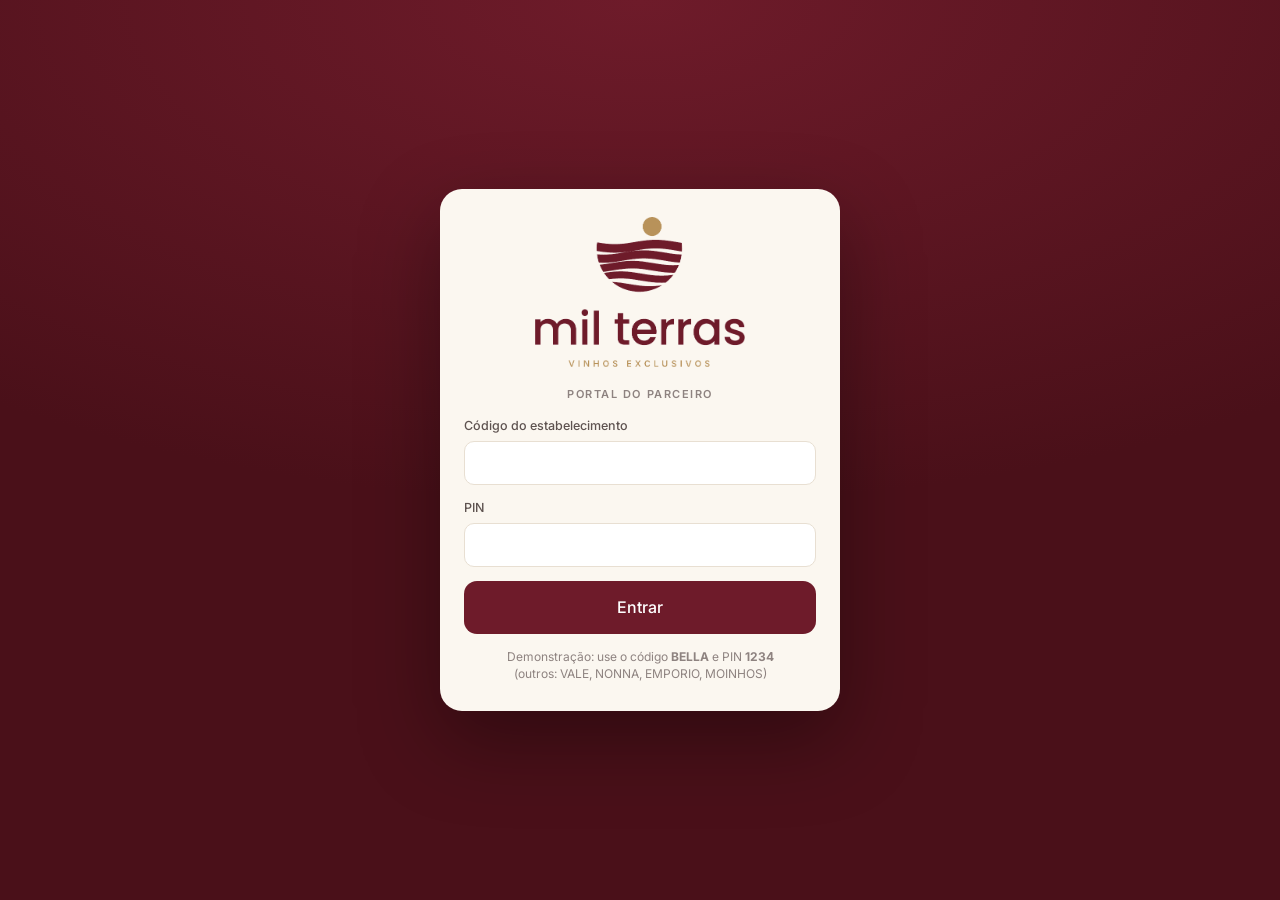
==== cliente/index.html @ 2b8a7fca "Apps Mil Terras Gestão e Parceiro (PWA) com primeira carga do catálogo - Gestão: painel, estoque cen" ====
<!doctype html>
<html lang="pt-BR">
<head>
<meta charset="utf-8">
<meta name="viewport" content="width=device-width, initial-scale=1, viewport-fit=cover">
<title>Mil Terras Parceiro</title>
<meta name="description" content="Vendas, estoque e fechamentos dos parceiros Mil Terras">
<meta name="theme-color" content="#6E1B2A">
<meta name="apple-mobile-web-app-capable" content="yes">
<meta name="mobile-web-app-capable" content="yes">
<meta name="apple-mobile-web-app-status-bar-style" content="black-translucent">
<meta name="apple-mobile-web-app-title" content="Mil Terras">
<link rel="manifest" href="manifest.webmanifest">
<link rel="icon" href="../assets/icons/icon-cliente-192.png">
<link rel="apple-touch-icon" href="../assets/icons/apple-touch-icon-cliente.png">
<link rel="preconnect" href="https://fonts.googleapis.com"><link rel="preconnect" href="https://fonts.gstatic.com" crossorigin><link href="https://fonts.googleapis.com/css2?family=Inter:wght@400;500;600&family=Poppins:wght@500&family=Lora:ital@1&display=swap" rel="stylesheet">
<link rel="stylesheet" href="../src/css/app.css">
</head>
<body>
<div id="app"></div>
<noscript>Ative o JavaScript para usar o app.</noscript>
<script type="module" src="../src/js/cliente/app.js"></script>
</body>
</html>
---- src/css/app.css ----
/* Mil Terras — interface dos apps (Manual da Marca: bordô, vinho escuro, dourado, creme, carvão; Poppins + Inter) */
:root {
  --bordo: #6E1B2A;
  --vinho: #4A1019;
  --dourado: #B8925A;
  --dourado-claro: #E9DCC6;
  --creme: #FBF7F0;
  --carvao: #221C1B;
  --surface: #FFFFFF;
  --surface-2: #F4EEE4;
  --line: #E8DFD2;
  --ink: #221C1B;
  --ink-2: #5E5350;
  --ink-3: #8E8380;
  --ok: #2E7D4F; --ok-bg: #E6F2EA;
  --warn: #9A6400; --warn-bg: #FBF0D9;
  --crit: #B3261E; --crit-bg: #FBE7E5;
  --info: #285E8C; --info-bg: #E5EEF6;
  --opp: #7A5A1F; --opp-bg: #F5ECDC;
  /* Gráficos — paleta categórica validada (CVD) */
  --s1: #a8324a; --s2: #c98a1e; --s3: #2f7fae;
  --radius: 14px;
  --shadow: 0 1px 2px rgba(34, 28, 27, .06), 0 4px 16px rgba(34, 28, 27, .05);
  --safe-b: env(safe-area-inset-bottom, 0px);
  --safe-t: env(safe-area-inset-top, 0px);
  --font: 'Inter', system-ui, -apple-system, 'Segoe UI', sans-serif;
  --font-t: 'Poppins', 'Inter', system-ui, sans-serif;
  color-scheme: light;
}
* { box-sizing: border-box; }
html, body { margin: 0; height: 100%; }
body { font-family: var(--font); color: var(--ink); background: var(--creme); font-size: 15px; line-height: 1.45; -webkit-font-smoothing: antialiased; -webkit-tap-highlight-color: transparent; }
h1, h2, h3, h4 { font-family: var(--font-t); font-weight: 500; margin: 0; line-height: 1.2; letter-spacing: -.01em; }
h1 { font-size: 24px; } h2 { font-size: 18px; } h3 { font-size: 15px; }
a { color: var(--bordo); text-decoration: none; }
button, input, select, textarea { font: inherit; color: inherit; }
img { max-width: 100%; }
.serif { font-family: 'Lora', Georgia, serif; font-style: italic; }
.label { font-size: 11px; letter-spacing: .14em; text-transform: uppercase; color: var(--ink-3); font-weight: 600; }
.muted { color: var(--ink-3); } .ink2 { color: var(--ink-2); }
.small { font-size: 13px; } .tiny { font-size: 12px; }
.num { font-variant-numeric: tabular-nums; }
.right { text-align: right; } .center { text-align: center; }
.row { display: flex; align-items: center; gap: 10px; } .row.wrap { flex-wrap: wrap; } .row.top { align-items: flex-start; }
.col { display: flex; flex-direction: column; gap: 10px; }
.grow { flex: 1; min-width: 0; } .between { justify-content: space-between; }
.gap-s { gap: 6px; } .gap-l { gap: 18px; }
.mt { margin-top: 16px; } .mt-s { margin-top: 8px; } .mb { margin-bottom: 16px; }
.hide { display: none !important; }
.ellipsis { overflow: hidden; text-overflow: ellipsis; white-space: nowrap; }

/* ---------- Shell ---------- */
.shell { display: grid; grid-template-columns: 248px 1fr; min-height: 100vh; }
.side { background: var(--vinho); color: #F3E9E4; padding: 22px 14px; position: sticky; top: 0; height: 100vh; display: flex; flex-direction: column; gap: 4px; overflow-y: auto; }
.side .brand { padding: 4px 10px 22px; }
.side .brand img { width: 170px; display: block; }
.side .brand .who { margin-top: 10px; font-size: 11px; letter-spacing: .14em; text-transform: uppercase; color: var(--dourado); }
.nav-a { display: flex; align-items: center; gap: 12px; padding: 10px 12px; border-radius: 10px; color: #E8D9D3; font-size: 14px; position: relative; }
.nav-a svg { width: 19px; height: 19px; opacity: .85; flex: none; }
.nav-a:hover { background: rgba(255, 255, 255, .06); }
.nav-a.on { background: rgba(255, 255, 255, .1); color: #fff; }
.nav-a.on::before { content: ''; position: absolute; left: -14px; top: 9px; bottom: 9px; width: 3px; border-radius: 3px; background: var(--dourado); }
.nav-a .badge { margin-left: auto; }
.side .foot { margin-top: auto; padding: 12px; font-size: 12px; color: #C9B3AC; }
.main { min-width: 0; padding: 26px 32px 60px; max-width: 1280px; width: 100%; }
.topbar { display: none; }
.tabbar { display: none; }
.pagehead { display: flex; align-items: flex-end; justify-content: space-between; gap: 16px; margin-bottom: 20px; flex-wrap: wrap; }
.pagehead .sub { color: var(--ink-3); font-size: 14px; margin-top: 4px; }

@media (max-width: 900px) {
  .shell { display: block; }
  .side { display: none; }
  .topbar { display: flex; align-items: center; gap: 12px; position: sticky; top: 0; z-index: 20; background: var(--vinho); color: #fff; padding: calc(10px + var(--safe-t)) 16px 10px; }
  .topbar img { height: 28px; }
  .topbar .t { font-family: var(--font-t); font-size: 16px; flex: 1; min-width: 0; }
  .topbar button { background: none; border: 0; color: #fff; padding: 6px; }
  .main { padding: 16px 16px calc(96px + var(--safe-b)); }
  .tabbar { display: flex; position: fixed; left: 0; right: 0; bottom: 0; z-index: 30; background: rgba(255, 255, 255, .96); backdrop-filter: blur(12px); -webkit-backdrop-filter: blur(12px); border-top: 1px solid var(--line); padding: 6px 4px calc(6px + var(--safe-b)); }
  .tabbar a { flex: 1; display: flex; flex-direction: column; align-items: center; gap: 2px; font-size: 10.5px; color: var(--ink-3); padding: 4px 0; position: relative; }
  .tabbar a svg { width: 22px; height: 22px; }
  .tabbar a.on { color: var(--bordo); }
  .tabbar a .badge { position: absolute; top: 0; left: calc(50% + 6px); }
  .tabbar a.fab { color: #fff; }
  .tabbar a.fab span.ic { background: var(--bordo); border-radius: 16px; width: 52px; height: 40px; display: grid; place-items: center; margin-top: -2px; box-shadow: 0 4px 12px rgba(110, 27, 42, .35); }
  .pagehead h1 { font-size: 21px; }
  .hide-m { display: none !important; }
}
@media (min-width: 901px) { .hide-d { display: none !important; } }

/* ---------- Componentes ---------- */
.card { background: var(--surface); border: 1px solid var(--line); border-radius: var(--radius); padding: 18px; box-shadow: var(--shadow); min-width: 0; }
.card.pad-0 { padding: 0; overflow: hidden; }
.card > .head { display: flex; align-items: center; justify-content: space-between; gap: 10px; margin-bottom: 14px; }
.card > .head h2 { font-size: 16px; }
.card.dark { background: linear-gradient(135deg, var(--bordo), var(--vinho)); color: #fff; border: 0; }
.card.dark .label, .card.dark .muted { color: #E3C9A2; }
.grid { display: grid; gap: 16px; }
.g2 { grid-template-columns: repeat(2, minmax(0, 1fr)); }
.g3 { grid-template-columns: repeat(3, minmax(0, 1fr)); }
.g4 { grid-template-columns: repeat(4, minmax(0, 1fr)); }
.g-2-1 { grid-template-columns: minmax(0, 2fr) minmax(0, 1fr); }
@media (max-width: 1100px) { .g4 { grid-template-columns: repeat(2, minmax(0, 1fr)); } .g-2-1, .g3 { grid-template-columns: minmax(0, 1fr); } }
@media (max-width: 640px) { .g2 { grid-template-columns: minmax(0, 1fr); } .g4 { gap: 10px; } }

.kpi { display: flex; flex-direction: column; gap: 6px; }
.kpi .v { font-family: var(--font-t); font-size: 26px; font-weight: 500; letter-spacing: -.02em; font-variant-numeric: tabular-nums; }
.kpi .d { font-size: 12.5px; color: var(--ink-3); }
.kpi .d b { font-weight: 600; }
.up { color: var(--ok); } .down { color: var(--crit); }
@media (max-width: 640px) { .kpi .v { font-size: 21px; } .card { padding: 14px; } }

.btn { display: inline-flex; align-items: center; justify-content: center; gap: 8px; border: 1px solid transparent; border-radius: 11px; padding: 10px 16px; font-weight: 500; font-size: 14px; cursor: pointer; background: var(--bordo); color: #fff; transition: filter .15s, transform .05s; white-space: nowrap; }
.btn:hover { filter: brightness(1.08); } .btn:active { transform: translateY(1px); }
.btn svg { width: 17px; height: 17px; }
.btn.ghost { background: transparent; color: var(--bordo); border-color: var(--line); }
.btn.ghost:hover { background: var(--surface-2); filter: none; }
.btn.gold { background: var(--dourado); color: #fff; }
.btn.light { background: #fff; color: var(--bordo); }
.btn.ok { background: var(--ok); }
.btn.sm { padding: 6px 11px; font-size: 13px; border-radius: 9px; }
.btn.lg { padding: 14px 20px; font-size: 16px; border-radius: 13px; }
.btn.block { width: 100%; }
.btn[disabled] { opacity: .45; pointer-events: none; }
.iconbtn { border: 0; background: transparent; padding: 6px; border-radius: 8px; cursor: pointer; color: var(--ink-2); display: inline-grid; place-items: center; }
.iconbtn:hover { background: var(--surface-2); }
.iconbtn svg { width: 20px; height: 20px; }

.badge { display: inline-flex; align-items: center; gap: 5px; font-size: 11.5px; font-weight: 600; padding: 3px 8px; border-radius: 999px; background: var(--surface-2); color: var(--ink-2); white-space: nowrap; }
.badge.ok { background: var(--ok-bg); color: var(--ok); }
.badge.warn { background: var(--warn-bg); color: var(--warn); }
.badge.crit { background: var(--crit-bg); color: var(--crit); }
.badge.info { background: var(--info-bg); color: var(--info); }
.badge.opp { background: var(--opp-bg); color: var(--opp); }
.badge.dot { min-width: 18px; height: 18px; padding: 0 5px; justify-content: center; background: var(--dourado); color: #fff; font-size: 11px; }
.tag { font-size: 10.5px; letter-spacing: .12em; text-transform: uppercase; font-weight: 600; padding: 3px 8px; border-radius: 999px; border: 1px solid currentColor; color: var(--bordo); }
.tag.Branco { color: #8a6a1f; } .tag.Rosé { color: #b04a68; }

.field { display: flex; flex-direction: column; gap: 6px; }
.field > span { font-size: 12.5px; color: var(--ink-2); font-weight: 500; }
.input, select.input, textarea.input { width: 100%; border: 1px solid var(--line); background: #fff; border-radius: 10px; padding: 10px 12px; outline: none; font-size: 15px; }
.input:focus { border-color: var(--dourado); box-shadow: 0 0 0 3px rgba(184, 146, 90, .2); }
textarea.input { min-height: 80px; resize: vertical; }
.search { position: relative; } .search svg { position: absolute; left: 11px; top: 50%; transform: translateY(-50%); width: 17px; color: var(--ink-3); }
.search .input { padding-left: 36px; }
.seg { display: inline-flex; background: var(--surface-2); border-radius: 10px; padding: 3px; gap: 2px; }
.seg button { border: 0; background: transparent; padding: 6px 12px; border-radius: 8px; font-size: 13px; cursor: pointer; color: var(--ink-2); }
.seg button.on { background: #fff; color: var(--bordo); box-shadow: 0 1px 3px rgba(0, 0, 0, .08); font-weight: 600; }
.chips { display: flex; gap: 8px; flex-wrap: wrap; }
.chip { border: 1px solid var(--line); background: #fff; border-radius: 999px; padding: 7px 13px; font-size: 13.5px; cursor: pointer; }
.chip.on { background: var(--bordo); border-color: var(--bordo); color: #fff; }

.stepper { display: inline-flex; align-items: center; border: 1px solid var(--line); border-radius: 11px; background: #fff; overflow: hidden; }
.stepper button { width: 38px; height: 38px; border: 0; background: transparent; font-size: 20px; cursor: pointer; color: var(--bordo); }
.stepper button:active { background: var(--surface-2); }
.stepper input { width: 44px; text-align: center; border: 0; font-weight: 600; font-size: 16px; outline: none; background: transparent; -moz-appearance: textfield; }
.stepper input::-webkit-inner-spin-button { -webkit-appearance: none; }

/* Tabelas */
.tbl-wrap { overflow-x: auto; -webkit-overflow-scrolling: touch; }
table.tbl { width: 100%; border-collapse: collapse; font-size: 14px; }
.tbl th { text-align: left; font-size: 11px; letter-spacing: .1em; text-transform: uppercase; color: var(--ink-3); font-weight: 600; padding: 10px 12px; border-bottom: 1px solid var(--line); white-space: nowrap; background: #fff; }
.tbl td { padding: 11px 12px; border-bottom: 1px solid #F1EBE2; vertical-align: middle; }
.tbl tr:last-child td { border-bottom: 0; }
.tbl tr.click { cursor: pointer; } .tbl tr.click:hover td { background: #FCF9F4; }
.tbl th.r, .tbl td.r { text-align: right; font-variant-numeric: tabular-nums; }
.tbl tfoot td { font-weight: 600; border-top: 1px solid var(--line); }

/* Listas */
.list { display: flex; flex-direction: column; }
.li { display: flex; align-items: center; gap: 12px; padding: 12px 2px; border-bottom: 1px solid #F1EBE2; min-width: 0; }
.li:last-child { border-bottom: 0; }
a.li, .li.click { color: inherit; cursor: pointer; }
.li .t { font-weight: 500; } .li .s { font-size: 12.5px; color: var(--ink-3); }
.thumb { width: 34px; height: 64px; object-fit: contain; flex: none; filter: drop-shadow(0 2px 3px rgba(0, 0, 0, .15)); }
.thumb.sm { width: 22px; height: 42px; }
.avatar { width: 36px; height: 36px; border-radius: 50%; background: var(--dourado-claro); color: var(--bordo); display: grid; place-items: center; font-weight: 600; font-size: 14px; flex: none; }

/* Barras de progresso / meter */
.meter { height: 8px; background: var(--surface-2); border-radius: 99px; overflow: hidden; }
.meter > i { display: block; height: 100%; background: var(--bordo); border-radius: 99px; }
.meter.gold > i { background: var(--dourado); }

/* Insights */
.ins { display: flex; gap: 12px; padding: 12px; border-radius: 12px; background: #fff; border: 1px solid var(--line); color: inherit; }
.ins .ic { width: 34px; height: 34px; border-radius: 10px; display: grid; place-items: center; flex: none; }
.ins .ic svg { width: 18px; height: 18px; }
.ins.critico .ic { background: var(--crit-bg); color: var(--crit); }
.ins.atencao .ic { background: var(--warn-bg); color: var(--warn); }
.ins.acao .ic { background: var(--bordo); color: #fff; }
.ins.oportunidade .ic { background: var(--opp-bg); color: var(--opp); }
.ins.info .ic { background: var(--info-bg); color: var(--info); }
.ins .t { font-weight: 600; font-size: 14px; } .ins .s { font-size: 13px; color: var(--ink-2); }

/* Garrafas (catálogo) */
.wine-grid { display: grid; grid-template-columns: repeat(auto-fill, minmax(150px, 1fr)); gap: 12px; }
.wine { background: #fff; border: 1px solid var(--line); border-radius: var(--radius); padding: 14px 12px 12px; display: flex; flex-direction: column; align-items: center; gap: 8px; text-align: center; cursor: pointer; position: relative; color: inherit; }
.wine:hover { border-color: var(--dourado); }
.wine img { height: 130px; object-fit: contain; filter: drop-shadow(0 4px 6px rgba(0, 0, 0, .18)); }
.wine .n { font-family: var(--font-t); font-weight: 500; font-size: 14px; line-height: 1.2; }
.wine .q { position: absolute; top: 10px; right: 10px; }
.wine.sel { border-color: var(--bordo); box-shadow: 0 0 0 2px var(--bordo); }
.wine.off { opacity: .45; }

/* Modal / sheet */
.overlay { position: fixed; inset: 0; background: rgba(34, 28, 27, .45); z-index: 100; display: flex; align-items: center; justify-content: center; padding: 20px; animation: fade .15s; }
.modal { background: var(--creme); border-radius: 18px; width: min(560px, 100%); max-height: calc(100vh - 40px); overflow: auto; box-shadow: 0 20px 60px rgba(0, 0, 0, .25); animation: pop .18s; }
.modal.wide { width: min(860px, 100%); }
.modal .mh { display: flex; align-items: center; justify-content: space-between; padding: 18px 20px 6px; position: sticky; top: 0; background: var(--creme); z-index: 1; }
.modal .mb { padding: 10px 20px 20px; }
.modal .mf { padding: 12px 20px calc(16px + var(--safe-b)); display: flex; gap: 10px; justify-content: flex-end; border-top: 1px solid var(--line); position: sticky; bottom: 0; background: var(--creme); }
@media (max-width: 640px) {
  .overlay { align-items: flex-end; padding: 0; }
  .modal, .modal.wide { width: 100%; border-radius: 18px 18px 0 0; max-height: 92vh; animation: up .22s; }
  .modal .mf .btn { flex: 1; }
}
@keyframes fade { from { opacity: 0; } }
@keyframes pop { from { transform: scale(.97); opacity: 0; } }
@keyframes up { from { transform: translateY(40px); opacity: .5; } }

.toast { position: fixed; left: 50%; bottom: calc(90px + var(--safe-b)); transform: translateX(-50%); background: var(--carvao); color: #fff; padding: 11px 18px; border-radius: 12px; z-index: 200; font-size: 14px; box-shadow: 0 8px 24px rgba(0, 0, 0, .25); animation: up .2s; max-width: calc(100% - 32px); }
@media (min-width: 901px) { .toast { bottom: 28px; } }
@media (max-width: 900px) { .toast { bottom: auto; top: calc(62px + var(--safe-t)); } }

.empty { text-align: center; padding: 30px 16px; color: var(--ink-3); }
.empty svg { width: 36px; height: 36px; color: var(--dourado); margin-bottom: 6px; }

/* Wizard */
.steps { display: flex; gap: 6px; margin-bottom: 16px; }
.steps i { flex: 1; height: 4px; border-radius: 4px; background: var(--line); }
.steps i.on { background: var(--bordo); }

/* Gráficos */
.chart { position: relative; width: 100%; }
.chart svg { display: block; width: 100%; overflow: visible; }
.chart .axis text { fill: var(--ink-3); font-size: 11px; font-family: var(--font); }
.chart .grid line { stroke: #EFE8DD; }
.chart .base { stroke: #D9CFC1; }
.chart .hit { fill: transparent; cursor: pointer; }
.chart .bar { transition: opacity .12s; }
.chart:hover .bar.dim { opacity: .5; }
.legend { display: flex; gap: 14px; flex-wrap: wrap; font-size: 12.5px; color: var(--ink-2); margin-bottom: 8px; }
.legend i { display: inline-block; width: 10px; height: 10px; border-radius: 3px; margin-right: 6px; vertical-align: -1px; }
.tip { position: fixed; z-index: 300; pointer-events: none; background: var(--carvao); color: #fff; font-size: 12.5px; padding: 8px 10px; border-radius: 9px; box-shadow: 0 6px 18px rgba(0, 0, 0, .2); max-width: 260px; line-height: 1.4; }
.tip b { font-weight: 600; }
.tip .k { display: inline-block; width: 8px; height: 8px; border-radius: 2px; margin-right: 6px; }
.hbars { display: flex; flex-direction: column; gap: 10px; }
.hb { display: grid; grid-template-columns: minmax(80px, 38%) 1fr auto; align-items: center; gap: 10px; font-size: 13.5px; }
.hb .bar-t { height: 10px; background: var(--surface-2); border-radius: 0 4px 4px 0; overflow: hidden; }
.hb .bar-t i { display: block; height: 100%; background: var(--bordo); border-radius: 0 4px 4px 0; }
.hb .v { font-variant-numeric: tabular-nums; font-weight: 600; text-align: right; min-width: 48px; white-space: nowrap; }
.heat { border-collapse: separate; border-spacing: 2px; font-size: 12.5px; width: 100%; }
.heat th { font-weight: 500; color: var(--ink-2); padding: 4px 6px; text-align: left; white-space: nowrap; }
.heat thead th { font-size: 11px; writing-mode: vertical-rl; transform: rotate(180deg); text-align: left; height: 110px; vertical-align: bottom; padding: 4px 2px; }
.heat td { text-align: center; border-radius: 4px; min-width: 30px; height: 30px; font-variant-numeric: tabular-nums; font-weight: 600; }

/* Login */
.login { min-height: 100vh; display: grid; place-items: center; padding: 24px; background: radial-gradient(120% 80% at 50% 0%, var(--bordo), var(--vinho) 70%); }
.login .box { width: min(400px, 100%); background: var(--creme); border-radius: 22px; padding: 28px 24px; box-shadow: 0 30px 80px rgba(0, 0, 0, .35); }
.login .logo { display: block; width: 210px; margin: 0 auto 6px; }
.pin { display: flex; gap: 10px; justify-content: center; }
.pin input { width: 54px; height: 60px; text-align: center; font-size: 24px; border: 1px solid var(--line); border-radius: 12px; background: #fff; outline: none; }
.pin input:focus { border-color: var(--dourado); }

/* Documento para impressão */
.doc { background: #fff; max-width: 800px; margin: 0 auto; padding: 40px 44px; border: 1px solid var(--line); border-radius: 6px; color: var(--carvao); }
.doc .dh { display: flex; justify-content: space-between; align-items: flex-start; border-bottom: 2px solid var(--bordo); padding-bottom: 16px; margin-bottom: 18px; }
.doc .dh img { width: 190px; }
.doc h1 { color: var(--bordo); font-size: 22px; }
.doc .tbl th { background: var(--creme); }
.doc .foot { margin-top: 30px; padding-top: 12px; border-top: 1px solid var(--line); font-size: 11.5px; color: var(--ink-3); display: flex; justify-content: space-between; }
.doc .sign { display: grid; grid-template-columns: 1fr 1fr; gap: 40px; margin-top: 50px; font-size: 12px; text-align: center; color: var(--ink-2); }
.doc .sign div { border-top: 1px solid var(--ink-3); padding-top: 6px; }
@media print {
  @page { margin: 12mm; }
  body { background: #fff; }
  .side, .topbar, .tabbar, .noprint, .toast { display: none !important; }
  .shell { display: block; } .main { padding: 0; max-width: none; }
  .doc { border: 0; padding: 0; max-width: none; }
  * { -webkit-print-color-adjust: exact; print-color-adjust: exact; }
}

.demo-banner svg { flex: none; }
.demo-banner { background: var(--dourado-claro); color: var(--vinho); font-size: 12.5px; padding: 8px 14px; border-radius: 10px; margin-bottom: 16px; display: flex; gap: 10px; align-items: center; flex-wrap: wrap; }
.sync { display: inline-flex; align-items: center; gap: 6px; font-size: 12px; color: var(--ok); }
.sync::before { content: ''; width: 7px; height: 7px; border-radius: 50%; background: currentColor; box-shadow: 0 0 0 3px rgba(46, 125, 79, .18); }

.wz-foot { position: sticky; bottom: 0; background: var(--creme); padding: 12px 0; margin-top: 16px; border-top: 1px solid var(--line); z-index: 5; }
@media (max-width: 900px) { .wz-foot { bottom: calc(64px + var(--safe-b)); } .wz-foot .btn { padding: 12px 14px; } }
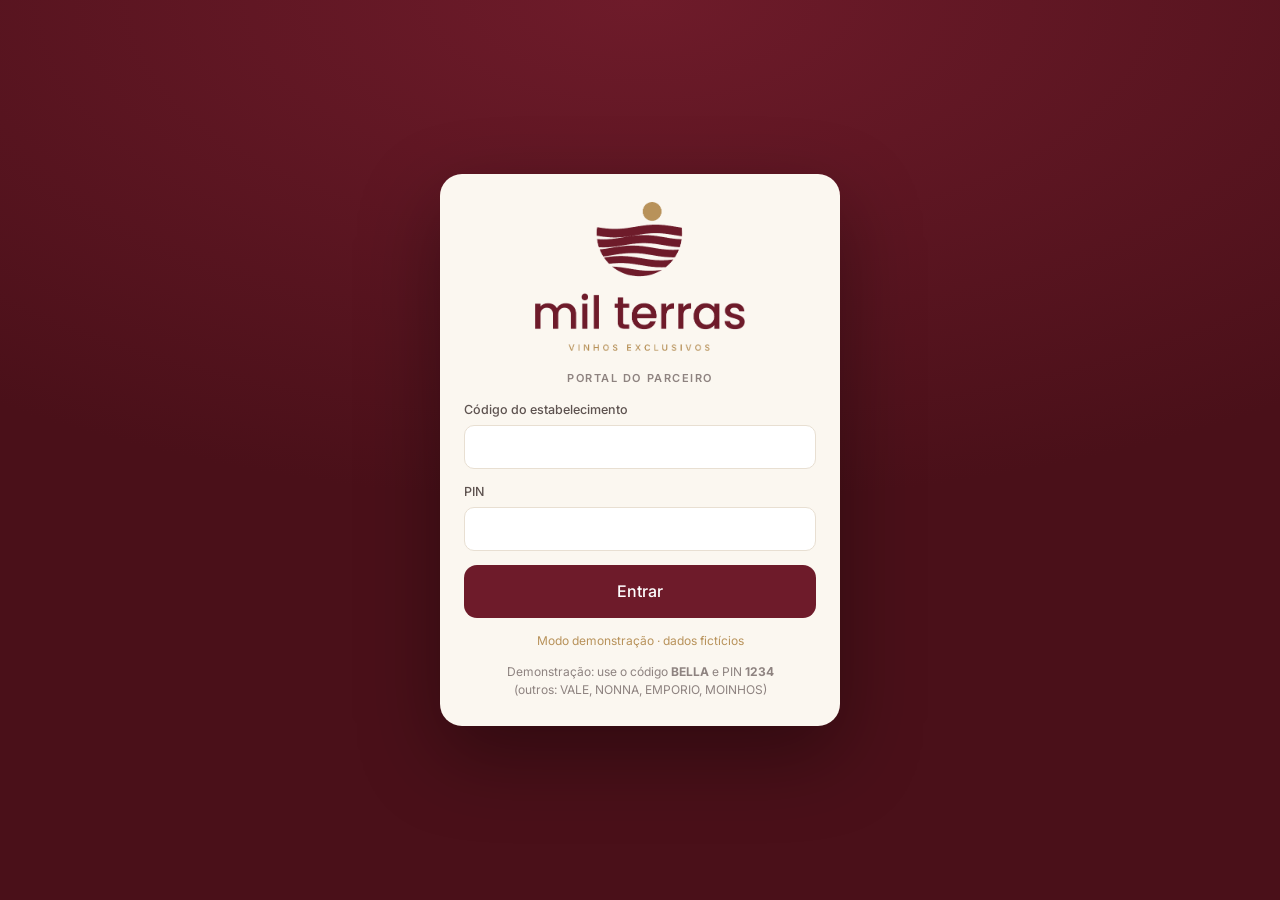
==== commit 25e8f1a1: "Versão em nuvem: Supabase com segurança por parceiro, login e publicação automática - Banco Supabase" ====
--- a/cliente/index.html
+++ b/cliente/index.html
@@ -19,6 +19,7 @@
 <body>
 <div id="app"></div>
 <noscript>Ative o JavaScript para usar o app.</noscript>
+<script src="../src/vendor/supabase.js"></script>
 <script type="module" src="../src/js/cliente/app.js"></script>
 </body>
 </html>
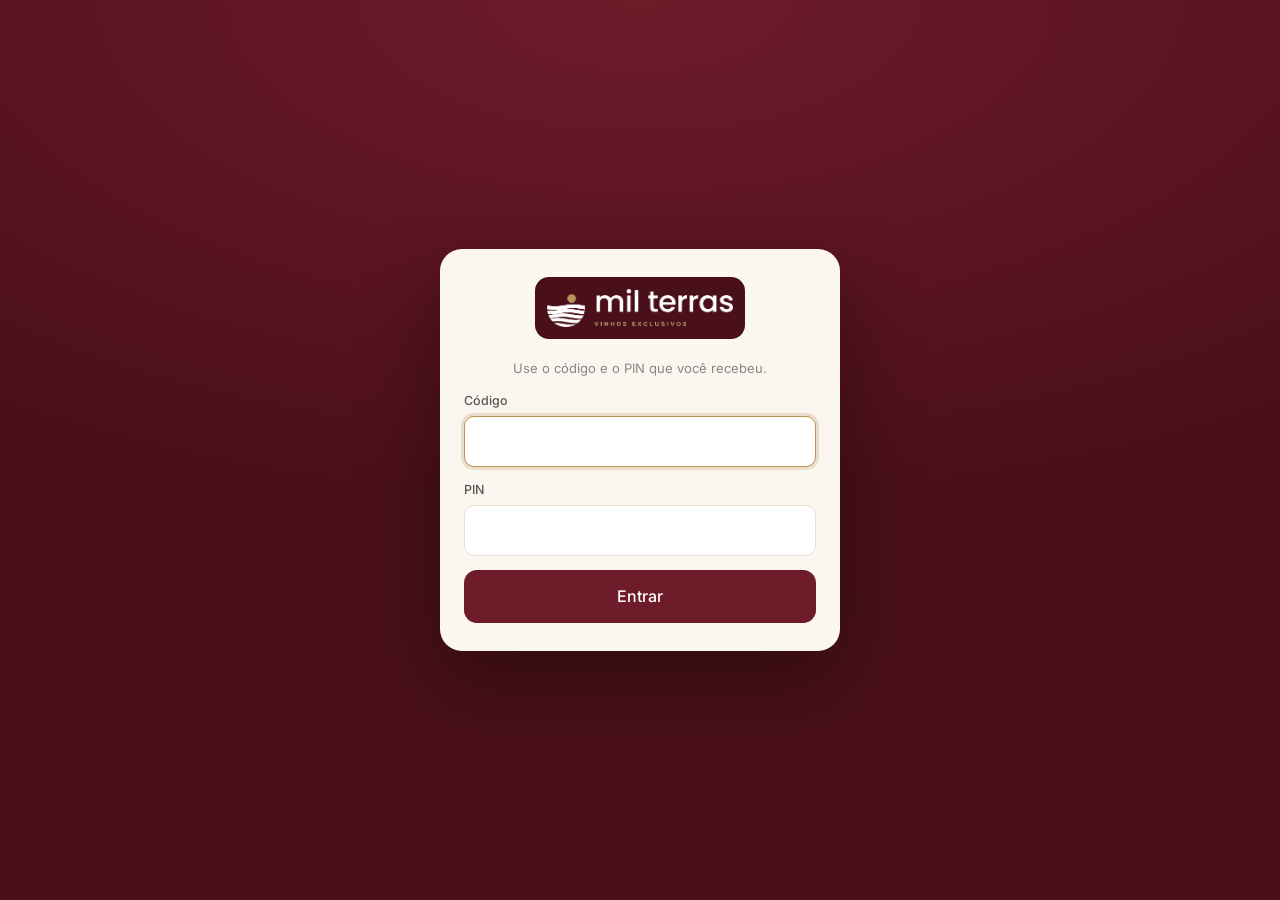
==== commit cb7bca91: "Mil Terras no molde EasyAPP-Base (igual ao Frota e ao Golden) Mesmas telas da Gestão e do Parceiro, " ====
--- a/cliente/index.html
+++ b/cliente/index.html
@@ -2,24 +2,10 @@
 <html lang="pt-BR">
 <head>
 <meta charset="utf-8">
-<meta name="viewport" content="width=device-width, initial-scale=1, viewport-fit=cover">
-<title>Mil Terras Parceiro</title>
-<meta name="description" content="Vendas, estoque e fechamentos dos parceiros Mil Terras">
-<meta name="theme-color" content="#6E1B2A">
-<meta name="apple-mobile-web-app-capable" content="yes">
-<meta name="mobile-web-app-capable" content="yes">
-<meta name="apple-mobile-web-app-status-bar-style" content="black-translucent">
-<meta name="apple-mobile-web-app-title" content="Mil Terras">
+<meta name="viewport" content="width=device-width, initial-scale=1">
+<title>Mil Terras</title>
 <link rel="manifest" href="manifest.webmanifest">
-<link rel="icon" href="../assets/icons/icon-cliente-192.png">
-<link rel="apple-touch-icon" href="../assets/icons/apple-touch-icon-cliente.png">
-<link rel="preconnect" href="https://fonts.googleapis.com"><link rel="preconnect" href="https://fonts.gstatic.com" crossorigin><link href="https://fonts.googleapis.com/css2?family=Inter:wght@400;500;600&family=Poppins:wght@500&family=Lora:ital@1&display=swap" rel="stylesheet">
-<link rel="stylesheet" href="../src/css/app.css">
+<script>location.replace('../usuario/' + location.search + location.hash);</script>
 </head>
-<body>
-<div id="app"></div>
-<noscript>Ative o JavaScript para usar o app.</noscript>
-<script src="../src/vendor/supabase.js"></script>
-<script type="module" src="../src/js/cliente/app.js"></script>
-</body>
+<body><p style="font-family:system-ui;text-align:center;margin-top:40px">O app mudou de endereço. <a href="../usuario/">Abrir</a></p></body>
 </html>
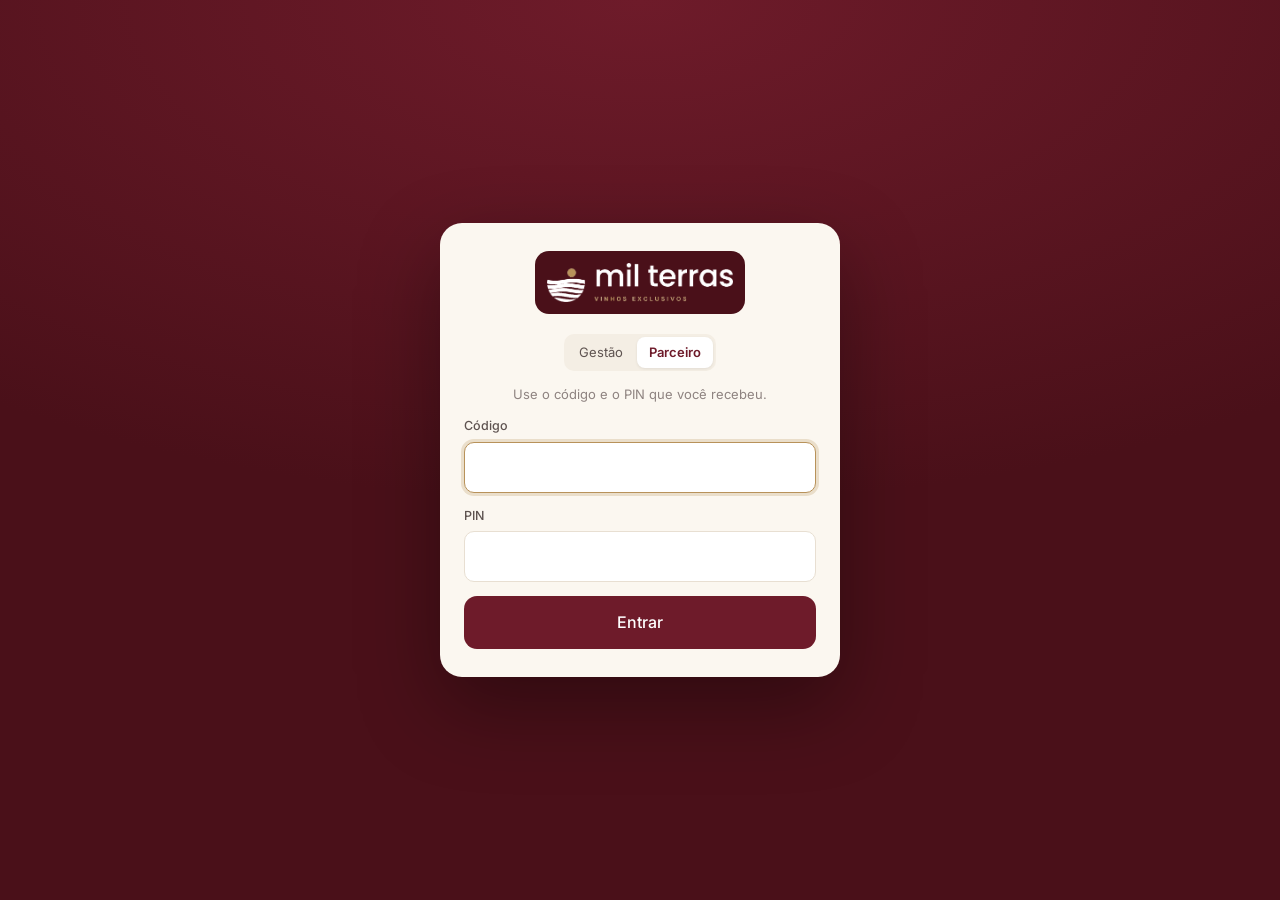
==== commit e6fe053e: "Endereços antigos /gestor/ e /cliente/ abrem o app no lugar (sem redirecionar) O redirecionamento pa" ====
--- a/cliente/index.html
+++ b/cliente/index.html
@@ -1,11 +1,28 @@
 <!doctype html>
 <html lang="pt-BR">
 <head>
+<!-- endereço antigo (apps instalados antes): abre o app aqui mesmo; redirecionar saía do escopo do app instalado e o Chrome mostrava a barra do navegador -->
 <meta charset="utf-8">
-<meta name="viewport" content="width=device-width, initial-scale=1">
-<title>Mil Terras</title>
+<meta name="viewport" content="width=device-width, initial-scale=1, viewport-fit=cover">
+<title>Mil Terras Parceiro</title>
+<meta name="theme-color" content="#4A1019">
+<meta name="apple-mobile-web-app-capable" content="yes">
+<meta name="mobile-web-app-capable" content="yes">
+<meta name="apple-mobile-web-app-status-bar-style" content="black-translucent">
+<meta name="apple-mobile-web-app-title" content="Mil Terras">
+<meta name="description" content="Para restaurantes, bares e lojas: registrar vendas, pedir reposição e fazer o fechamento.">
 <link rel="manifest" href="manifest.webmanifest">
-<script>location.replace('../usuario/' + location.search + location.hash);</script>
+<link rel="icon" href="../assets/icons/app-192.png?v=1fd7e320">
+<link rel="apple-touch-icon" href="../assets/icons/app-180.png?v=1fd7e320">
+<link rel="preconnect" href="https://fonts.googleapis.com"><link rel="preconnect" href="https://fonts.gstatic.com" crossorigin><link href="https://fonts.googleapis.com/css2?family=Inter:wght@400;500;600&family=Poppins:wght@500&family=Lora:ital@1&display=swap" rel="stylesheet">
+<link rel="stylesheet" href="../src/css/base.css">
+<link rel="stylesheet" href="../src/css/segmento.css">
 </head>
-<body><p style="font-family:system-ui;text-align:center;margin-top:40px">O app mudou de endereço. <a href="../usuario/">Abrir</a></p></body>
+<body>
+<div id="app"></div>
+<noscript>Ative o JavaScript para usar o app.</noscript>
+<script>if (!/[?&]entrar=/.test(location.search)) history.replaceState(null, '', location.pathname + (location.search ? location.search + '&' : '?') + 'entrar=usuario' + location.hash);</script>
+<script src="../src/vendor/supabase.js"></script>
+<script type="module" src="../src/js/core/entrada.js"></script>
+</body>
 </html>
--- a/src/css/base.css
+++ b/src/css/base.css
@@ -0,0 +1,363 @@
+/* EasyApp — interface base dos apps. As cores da marca de cada segmento ficam em src/css/segmento.css */
+:root {
+  --primaria: #6E1B2A;
+  --primaria-escura: #4A1019;
+  --destaque: #B8925A;
+  --destaque-claro: #E9DCC6;
+  --fundo: #FBF7F0;
+  --escuro: #221C1B;
+  --surface: #FFFFFF;
+  --surface-2: #F4EEE4;
+  --line: #E8DFD2;
+  --ink: #221C1B;
+  --ink-2: #5E5350;
+  --ink-3: #8E8380;
+  --ok: #2E7D4F; --ok-bg: #E6F2EA;
+  --warn: #9A6400; --warn-bg: #FBF0D9;
+  --crit: #B3261E; --crit-bg: #FBE7E5;
+  --info: #285E8C; --info-bg: #E5EEF6;
+  --opp: #7A5A1F; --opp-bg: #F5ECDC;
+  /* Gráficos — paleta categórica validada (CVD) */
+  --s1: #a8324a; --s2: #c98a1e; --s3: #2f7fae;
+  --radius: 14px;
+  --shadow: 0 1px 2px rgba(34, 28, 27, .06), 0 4px 16px rgba(34, 28, 27, .05);
+  --safe-b: env(safe-area-inset-bottom, 0px);
+  --safe-t: env(safe-area-inset-top, 0px);
+  --font: 'Inter', system-ui, -apple-system, 'Segoe UI', sans-serif;
+  --font-t: 'Poppins', 'Inter', system-ui, sans-serif;
+  color-scheme: light;
+}
+* { box-sizing: border-box; }
+html, body { margin: 0; height: 100%; }
+body { font-family: var(--font); color: var(--ink); background: var(--fundo); font-size: 15px; line-height: 1.45; -webkit-font-smoothing: antialiased; -webkit-tap-highlight-color: transparent; }
+h1, h2, h3, h4 { font-family: var(--font-t); font-weight: 500; margin: 0; line-height: 1.2; letter-spacing: -.01em; }
+h1 { font-size: 24px; } h2 { font-size: 18px; } h3 { font-size: 15px; }
+a { color: var(--primaria); text-decoration: none; }
+button, input, select, textarea { font: inherit; color: inherit; }
+img { max-width: 100%; }
+.serif { font-family: 'Lora', Georgia, serif; font-style: italic; }
+.label { font-size: 11px; letter-spacing: .14em; text-transform: uppercase; color: var(--ink-3); font-weight: 600; }
+.muted { color: var(--ink-3); } .ink2 { color: var(--ink-2); }
+.small { font-size: 13px; } .tiny { font-size: 12px; }
+.num { font-variant-numeric: tabular-nums; }
+.right { text-align: right; } .center { text-align: center; }
+.row { display: flex; align-items: center; gap: 10px; } .row.wrap { flex-wrap: wrap; } .row.top { align-items: flex-start; }
+.col { display: flex; flex-direction: column; gap: 10px; }
+.grow { flex: 1; min-width: 0; } .between { justify-content: space-between; }
+.gap-s { gap: 6px; } .gap-l { gap: 18px; }
+.mt { margin-top: 16px; } .mt-s { margin-top: 8px; } .mb { margin-bottom: 16px; }
+.hide { display: none !important; }
+.ellipsis { overflow: hidden; text-overflow: ellipsis; white-space: nowrap; }
+
+/* ---------- Shell ---------- */
+.shell { display: grid; grid-template-columns: 248px 1fr; min-height: 100vh; }
+.side { background: var(--primaria-escura); color: #F3E9E4; padding: 22px 14px; position: sticky; top: 0; height: 100vh; display: flex; flex-direction: column; gap: 4px; overflow-y: auto; }
+.side .brand { padding: 4px 10px 22px; }
+.side .brand img { width: 170px; display: block; }
+.side .brand .who { margin-top: 10px; font-size: 11px; letter-spacing: .14em; text-transform: uppercase; color: var(--destaque); }
+.nav-a { display: flex; align-items: center; gap: 12px; padding: 10px 12px; border-radius: 10px; color: #E8D9D3; font-size: 14px; position: relative; }
+.nav-a svg { width: 19px; height: 19px; opacity: .85; flex: none; }
+.nav-a:hover { background: rgba(255, 255, 255, .06); }
+.nav-a.on { background: rgba(255, 255, 255, .1); color: #fff; }
+.nav-a.on::before { content: ''; position: absolute; left: -14px; top: 9px; bottom: 9px; width: 3px; border-radius: 3px; background: var(--destaque); }
+.nav-a .badge { margin-left: auto; }
+.side .foot { margin-top: auto; padding: 12px; font-size: 12px; color: #C9B3AC; }
+.main { min-width: 0; padding: 26px 32px 60px; max-width: 1280px; width: 100%; }
+.topbar { display: none; }
+.tabbar { display: none; }
+.pagehead { display: flex; align-items: flex-end; justify-content: space-between; gap: 16px; margin-bottom: 20px; flex-wrap: wrap; }
+.pagehead .sub { color: var(--ink-3); font-size: 14px; margin-top: 4px; }
+
+@media (max-width: 900px) {
+  .shell { display: block; }
+  .side { display: none; }
+  .topbar { display: flex; align-items: center; gap: 12px; position: sticky; top: 0; z-index: 20; background: var(--primaria-escura); color: #fff; padding: calc(10px + var(--safe-t)) 16px 10px; }
+  .topbar img { height: 28px; }
+  .topbar .t { font-family: var(--font-t); font-size: 16px; flex: 1; min-width: 0; }
+  .topbar button { background: none; border: 0; color: #fff; padding: 6px; }
+  .main { padding: 16px 16px calc(96px + var(--safe-b)); }
+  .tabbar { display: flex; position: fixed; left: 0; right: 0; bottom: 0; z-index: 30; background: rgba(255, 255, 255, .96); backdrop-filter: blur(12px); -webkit-backdrop-filter: blur(12px); border-top: 1px solid var(--line); padding: 6px 4px calc(6px + var(--safe-b)); }
+  .tabbar a { flex: 1; display: flex; flex-direction: column; align-items: center; gap: 2px; font-size: 10.5px; color: var(--ink-3); padding: 4px 0; position: relative; }
+  .tabbar a svg { width: 22px; height: 22px; }
+  .tabbar a.on { color: var(--primaria); }
+  .tabbar a .badge { position: absolute; top: 0; left: calc(50% + 6px); }
+  .tabbar a.fab { color: #fff; }
+  .tabbar a.fab span.ic { background: var(--primaria); border-radius: 16px; width: 52px; height: 40px; display: grid; place-items: center; margin-top: -2px; box-shadow: 0 4px 12px rgba(0, 0, 0, .25); }
+  .pagehead h1 { font-size: 21px; }
+  .hide-m { display: none !important; }
+}
+@media (min-width: 901px) { .hide-d { display: none !important; } }
+
+/* ---------- Componentes ---------- */
+.card { background: var(--surface); border: 1px solid var(--line); border-radius: var(--radius); padding: 18px; box-shadow: var(--shadow); min-width: 0; }
+.card.pad-0 { padding: 0; overflow: hidden; }
+.card > .head { display: flex; align-items: center; justify-content: space-between; gap: 10px; margin-bottom: 14px; }
+.card > .head h2 { font-size: 16px; }
+.card.dark { background: linear-gradient(135deg, var(--primaria), var(--primaria-escura)); color: #fff; border: 0; }
+.card.dark .label, .card.dark .muted { color: #E3C9A2; }
+.grid { display: grid; gap: 16px; }
+.g2 { grid-template-columns: repeat(2, minmax(0, 1fr)); }
+.g3 { grid-template-columns: repeat(3, minmax(0, 1fr)); }
+.g4 { grid-template-columns: repeat(4, minmax(0, 1fr)); }
+.g-2-1 { grid-template-columns: minmax(0, 2fr) minmax(0, 1fr); }
+@media (max-width: 1100px) { .g4 { grid-template-columns: repeat(2, minmax(0, 1fr)); } .g-2-1, .g3 { grid-template-columns: minmax(0, 1fr); } }
+@media (max-width: 640px) { .g2 { grid-template-columns: minmax(0, 1fr); } .g4 { gap: 10px; } }
+
+.kpi { display: flex; flex-direction: column; gap: 6px; }
+.kpi .v { font-family: var(--font-t); font-size: 26px; font-weight: 500; letter-spacing: -.02em; font-variant-numeric: tabular-nums; }
+.kpi .d { font-size: 12.5px; color: var(--ink-3); }
+.kpi .d b { font-weight: 600; }
+.up { color: var(--ok); } .down { color: var(--crit); }
+@media (max-width: 640px) { .kpi .v { font-size: 21px; } .card { padding: 14px; } }
+
+.btn { display: inline-flex; align-items: center; justify-content: center; gap: 8px; border: 1px solid transparent; border-radius: 11px; padding: 10px 16px; font-weight: 500; font-size: 14px; cursor: pointer; background: var(--primaria); color: #fff; transition: filter .15s, transform .05s; white-space: nowrap; }
+.btn:hover { filter: brightness(1.08); } .btn:active { transform: translateY(1px); }
+.btn svg { width: 17px; height: 17px; }
+.btn.ghost { background: transparent; color: var(--primaria); border-color: var(--line); }
+.btn.ghost:hover { background: var(--surface-2); filter: none; }
+.btn.gold { background: var(--destaque); color: #fff; }
+.btn.light { background: #fff; color: var(--primaria); }
+.btn.ok { background: var(--ok); }
+.btn.sm { padding: 6px 11px; font-size: 13px; border-radius: 9px; }
+.btn.lg { padding: 14px 20px; font-size: 16px; border-radius: 13px; }
+.btn.block { width: 100%; }
+.btn[disabled] { opacity: .45; pointer-events: none; }
+.iconbtn { border: 0; background: transparent; padding: 6px; border-radius: 8px; cursor: pointer; color: var(--ink-2); display: inline-grid; place-items: center; }
+.iconbtn:hover { background: var(--surface-2); }
+.iconbtn svg { width: 20px; height: 20px; }
+
+.badge { display: inline-flex; align-items: center; gap: 5px; font-size: 11.5px; font-weight: 600; padding: 3px 8px; border-radius: 999px; background: var(--surface-2); color: var(--ink-2); white-space: nowrap; }
+.badge.ok { background: var(--ok-bg); color: var(--ok); }
+.badge.warn { background: var(--warn-bg); color: var(--warn); }
+.badge.crit { background: var(--crit-bg); color: var(--crit); }
+.badge.info { background: var(--info-bg); color: var(--info); }
+.badge.opp { background: var(--opp-bg); color: var(--opp); }
+.badge.dot { min-width: 18px; height: 18px; padding: 0 5px; justify-content: center; background: var(--destaque); color: #fff; font-size: 11px; }
+.tag { font-size: 10.5px; letter-spacing: .12em; text-transform: uppercase; font-weight: 600; padding: 3px 8px; border-radius: 999px; border: 1px solid currentColor; color: var(--primaria); }
+
+.field { display: flex; flex-direction: column; gap: 6px; }
+.field > span { font-size: 12.5px; color: var(--ink-2); font-weight: 500; }
+.input, select.input, textarea.input { width: 100%; border: 1px solid var(--line); background: #fff; border-radius: 10px; padding: 10px 12px; outline: none; font-size: 15px; }
+.input:focus { border-color: var(--destaque); box-shadow: 0 0 0 3px color-mix(in srgb, var(--destaque) 25%, transparent); }
+textarea.input { min-height: 80px; resize: vertical; }
+.search { position: relative; } .search svg { position: absolute; left: 11px; top: 50%; transform: translateY(-50%); width: 17px; color: var(--ink-3); }
+.search .input { padding-left: 36px; }
+.seg { display: inline-flex; background: var(--surface-2); border-radius: 10px; padding: 3px; gap: 2px; }
+.seg button { border: 0; background: transparent; padding: 6px 12px; border-radius: 8px; font-size: 13px; cursor: pointer; color: var(--ink-2); }
+.seg button.on { background: #fff; color: var(--primaria); box-shadow: 0 1px 3px rgba(0, 0, 0, .08); font-weight: 600; }
+.chips { display: flex; gap: 8px; flex-wrap: wrap; }
+.chip { border: 1px solid var(--line); background: #fff; border-radius: 999px; padding: 7px 13px; font-size: 13.5px; cursor: pointer; }
+.chip.on { background: var(--primaria); border-color: var(--primaria); color: #fff; }
+
+.stepper { display: inline-flex; align-items: center; border: 1px solid var(--line); border-radius: 11px; background: #fff; overflow: hidden; }
+.stepper button { width: 38px; height: 38px; border: 0; background: transparent; font-size: 20px; cursor: pointer; color: var(--primaria); }
+.stepper button:active { background: var(--surface-2); }
+.stepper input { width: 44px; text-align: center; border: 0; font-weight: 600; font-size: 16px; outline: none; background: transparent; -moz-appearance: textfield; }
+.stepper input::-webkit-inner-spin-button { -webkit-appearance: none; }
+
+/* Tabelas */
+.tbl-wrap { overflow-x: auto; -webkit-overflow-scrolling: touch; }
+table.tbl { width: 100%; border-collapse: collapse; font-size: 14px; }
+.tbl th { text-align: left; font-size: 11px; letter-spacing: .1em; text-transform: uppercase; color: var(--ink-3); font-weight: 600; padding: 10px 12px; border-bottom: 1px solid var(--line); white-space: nowrap; background: #fff; }
+.tbl td { padding: 11px 12px; border-bottom: 1px solid #F1EBE2; vertical-align: middle; }
+.tbl tr:last-child td { border-bottom: 0; }
+.tbl tr.click { cursor: pointer; } .tbl tr.click:hover td { background: #FCF9F4; }
+.tbl th.r, .tbl td.r { text-align: right; font-variant-numeric: tabular-nums; }
+.tbl tfoot td { font-weight: 600; border-top: 1px solid var(--line); }
+
+/* Listas */
+.list { display: flex; flex-direction: column; }
+.li { display: flex; align-items: center; gap: 12px; padding: 12px 2px; border-bottom: 1px solid #F1EBE2; min-width: 0; }
+.li:last-child { border-bottom: 0; }
+a.li, .li.click { color: inherit; cursor: pointer; }
+.li .t { font-weight: 500; } .li .s { font-size: 12.5px; color: var(--ink-3); }
+.thumb { width: 34px; height: 64px; object-fit: contain; flex: none; filter: drop-shadow(0 2px 3px rgba(0, 0, 0, .15)); }
+.thumb.sm { width: 22px; height: 42px; }
+.avatar { width: 36px; height: 36px; border-radius: 50%; background: var(--destaque-claro); color: var(--primaria); display: grid; place-items: center; font-weight: 600; font-size: 14px; flex: none; }
+
+/* Barras de progresso / meter */
+.meter { height: 8px; background: var(--surface-2); border-radius: 99px; overflow: hidden; }
+.meter > i { display: block; height: 100%; background: var(--primaria); border-radius: 99px; }
+.meter.gold > i { background: var(--destaque); }
+
+/* Insights */
+.ins { display: flex; gap: 12px; padding: 12px; border-radius: 12px; background: #fff; border: 1px solid var(--line); color: inherit; }
+.ins .ic { width: 34px; height: 34px; border-radius: 10px; display: grid; place-items: center; flex: none; }
+.ins .ic svg { width: 18px; height: 18px; }
+.ins.critico .ic { background: var(--crit-bg); color: var(--crit); }
+.ins.atencao .ic { background: var(--warn-bg); color: var(--warn); }
+.ins.acao .ic { background: var(--primaria); color: #fff; }
+.ins.oportunidade .ic { background: var(--opp-bg); color: var(--opp); }
+.ins.info .ic { background: var(--info-bg); color: var(--info); }
+.ins .t { font-weight: 600; font-size: 14px; } .ins .s { font-size: 13px; color: var(--ink-2); }
+
+
+/* Modal / sheet */
+.overlay { position: fixed; inset: 0; background: rgba(34, 28, 27, .45); z-index: 100; display: flex; align-items: center; justify-content: center; padding: 20px; animation: fade .15s; }
+.modal { background: var(--fundo); border-radius: 18px; width: min(560px, 100%); max-height: calc(100vh - 40px); overflow: auto; box-shadow: 0 20px 60px rgba(0, 0, 0, .25); animation: pop .18s; }
+.modal.wide { width: min(860px, 100%); }
+.modal .mh { display: flex; align-items: center; justify-content: space-between; padding: 18px 20px 6px; position: sticky; top: 0; background: var(--fundo); z-index: 1; }
+.modal .mb { padding: 10px 20px 20px; }
+.modal .mf { padding: 12px 20px calc(16px + var(--safe-b)); display: flex; gap: 10px; justify-content: flex-end; border-top: 1px solid var(--line); position: sticky; bottom: 0; background: var(--fundo); }
+@media (max-width: 640px) {
+  .overlay { align-items: flex-end; padding: 0; }
+  .modal, .modal.wide { width: 100%; border-radius: 18px 18px 0 0; max-height: 92vh; animation: up .22s; }
+  .modal .mf .btn { flex: 1; }
+}
+@keyframes fade { from { opacity: 0; } }
+@keyframes pop { from { transform: scale(.97); opacity: 0; } }
+@keyframes up { from { transform: translateY(40px); opacity: .5; } }
+
+.toast { position: fixed; left: 50%; bottom: calc(90px + var(--safe-b)); transform: translateX(-50%); background: var(--escuro); color: #fff; padding: 11px 18px; border-radius: 12px; z-index: 200; font-size: 14px; box-shadow: 0 8px 24px rgba(0, 0, 0, .25); animation: up .2s; max-width: calc(100% - 32px); }
+.toast.erro { background: var(--crit); }
+@media (min-width: 901px) { .toast { bottom: 28px; } }
+.atualizar-bar { position: fixed; left: 50%; transform: translateX(-50%); bottom: calc(80px + var(--safe-b)); z-index: 190; display: flex; align-items: center; gap: 10px; width: max-content; max-width: calc(100% - 32px); background: var(--primaria); color: #fff; padding: 8px 8px 8px 14px; border-radius: 14px; font-size: 14px; box-shadow: 0 8px 24px rgba(0, 0, 0, .25); animation: up .2s; }
+.atualizar-bar .btn { background: #fff; color: var(--primaria); border-color: #fff; }
+@media (min-width: 901px) { .atualizar-bar { bottom: 28px; } }
+@media (max-width: 900px) { .toast { bottom: auto; top: calc(62px + var(--safe-t)); } }
+
+.empty { text-align: center; padding: 30px 16px; color: var(--ink-3); }
+.empty svg { width: 36px; height: 36px; color: var(--destaque); margin-bottom: 6px; }
+
+/* Wizard */
+.steps { display: flex; gap: 6px; margin-bottom: 16px; }
+.steps i { flex: 1; height: 4px; border-radius: 4px; background: var(--line); }
+.steps i.on { background: var(--primaria); }
+
+/* Gráficos */
+.chart { position: relative; width: 100%; }
+.chart svg { display: block; width: 100%; overflow: visible; }
+.chart .axis text { fill: var(--ink-3); font-size: 11px; font-family: var(--font); }
+.chart .grid line { stroke: #EFE8DD; }
+.chart .base { stroke: #D9CFC1; }
+.chart .hit { fill: transparent; cursor: pointer; }
+.chart .bar { transition: opacity .12s; }
+.chart:hover .bar.dim { opacity: .5; }
+.legend { display: flex; gap: 14px; flex-wrap: wrap; font-size: 12.5px; color: var(--ink-2); margin-bottom: 8px; }
+.legend i { display: inline-block; width: 10px; height: 10px; border-radius: 3px; margin-right: 6px; vertical-align: -1px; }
+.tip { position: fixed; z-index: 300; pointer-events: none; background: var(--escuro); color: #fff; font-size: 12.5px; padding: 8px 10px; border-radius: 9px; box-shadow: 0 6px 18px rgba(0, 0, 0, .2); max-width: 260px; line-height: 1.4; }
+.tip b { font-weight: 600; }
+.tip .k { display: inline-block; width: 8px; height: 8px; border-radius: 2px; margin-right: 6px; }
+.hbars { display: flex; flex-direction: column; gap: 10px; }
+.hb { display: grid; grid-template-columns: minmax(80px, 38%) 1fr auto; align-items: center; gap: 10px; font-size: 13.5px; }
+.hb .bar-t { height: 10px; background: var(--surface-2); border-radius: 0 4px 4px 0; overflow: hidden; }
+.hb .bar-t i { display: block; height: 100%; background: var(--primaria); border-radius: 0 4px 4px 0; }
+.hb .v { font-variant-numeric: tabular-nums; font-weight: 600; text-align: right; min-width: 48px; white-space: nowrap; }
+.heat { border-collapse: separate; border-spacing: 2px; font-size: 12.5px; width: 100%; }
+.heat th { font-weight: 500; color: var(--ink-2); padding: 4px 6px; text-align: left; white-space: nowrap; }
+.heat thead th { font-size: 11px; writing-mode: vertical-rl; transform: rotate(180deg); text-align: left; height: 110px; vertical-align: bottom; padding: 4px 2px; }
+.heat td { text-align: center; border-radius: 4px; min-width: 30px; height: 30px; font-variant-numeric: tabular-nums; font-weight: 600; }
+
+/* Login */
+.login { min-height: 100vh; display: grid; place-items: center; padding: 24px; background: radial-gradient(120% 80% at 50% 0%, var(--primaria), var(--primaria-escura) 70%); }
+.login .box { width: min(400px, 100%); background: var(--fundo); border-radius: 22px; padding: 28px 24px; box-shadow: 0 30px 80px rgba(0, 0, 0, .35); }
+.login .logo { display: block; width: 210px; margin: 0 auto 6px; }
+.pin { display: flex; gap: 10px; justify-content: center; }
+.pin input { width: 54px; height: 60px; text-align: center; font-size: 24px; border: 1px solid var(--line); border-radius: 12px; background: #fff; outline: none; }
+.pin input:focus { border-color: var(--destaque); }
+
+/* Documento para impressão */
+.doc { background: #fff; max-width: 800px; margin: 0 auto; padding: 40px 44px; border: 1px solid var(--line); border-radius: 6px; color: var(--escuro); }
+.doc .dh { display: flex; justify-content: space-between; align-items: flex-start; border-bottom: 2px solid var(--primaria); padding-bottom: 16px; margin-bottom: 18px; }
+.doc .dh img { width: 190px; }
+.doc h1 { color: var(--primaria); font-size: 22px; }
+.doc .tbl th { background: var(--fundo); }
+.doc .foot { margin-top: 30px; padding-top: 12px; border-top: 1px solid var(--line); font-size: 11.5px; color: var(--ink-3); display: flex; justify-content: space-between; }
+.doc .sign { display: grid; grid-template-columns: 1fr 1fr; gap: 40px; margin-top: 50px; font-size: 12px; text-align: center; color: var(--ink-2); }
+.doc .sign div { border-top: 1px solid var(--ink-3); padding-top: 6px; }
+@media print {
+  @page { margin: 12mm; }
+  body { background: #fff; }
+  .side, .topbar, .tabbar, .noprint, .toast { display: none !important; }
+  .shell { display: block; } .main { padding: 0; max-width: none; }
+  .doc { border: 0; padding: 0; max-width: none; }
+  * { -webkit-print-color-adjust: exact; print-color-adjust: exact; }
+}
+
+.demo-banner svg { flex: none; }
+.demo-banner { background: var(--destaque-claro); color: var(--primaria-escura); font-size: 12.5px; padding: 8px 14px; border-radius: 10px; margin-bottom: 16px; display: flex; gap: 10px; align-items: center; flex-wrap: wrap; }
+.sync { display: inline-flex; align-items: center; gap: 6px; font-size: 12px; color: var(--ok); }
+.sync::before { content: ''; width: 7px; height: 7px; border-radius: 50%; background: currentColor; box-shadow: 0 0 0 3px rgba(46, 125, 79, .18); }
+
+.wz-foot { position: sticky; bottom: 0; background: var(--fundo); padding: 12px 0; margin-top: 16px; border-top: 1px solid var(--line); z-index: 5; }
+@media (max-width: 900px) { .wz-foot { bottom: calc(64px + var(--safe-b)); } .wz-foot .btn { padding: 12px 14px; } }
+
+.money-in { position: relative; display: inline-block; max-width: 100%; }
+.money-in > span { position: absolute; left: 11px; top: 50%; transform: translateY(-50%); color: var(--ink-3); font-size: 13px; pointer-events: none; }
+.money-in .input { padding-left: 34px; text-align: right; }
+.field .money-in { width: 100% !important; }
+.hb.click { cursor: pointer; border-radius: 8px; margin: -4px -6px; padding: 4px 6px; }
+.hb.click:hover { background: var(--surface-2); }
+.just { margin-top: 8px; width: 100%; font-size: 14px; padding: 8px 10px; }
+.just.falta { border-color: var(--crit); background: var(--crit-bg); }
+.ajuste-box { margin-top: 4px; font-size: 12.5px; background: var(--warn-bg); color: var(--warn); border-radius: 8px; padding: 6px 9px; }
+
+.kanban { display: grid; grid-template-columns: repeat(4, minmax(240px, 1fr)); gap: 14px; overflow-x: auto; padding-bottom: 8px; -webkit-overflow-scrolling: touch; scroll-snap-type: x mandatory; }
+.kcol { background: var(--surface-2); border-radius: var(--radius); padding: 10px; display: flex; flex-direction: column; gap: 10px; min-height: 160px; scroll-snap-align: start; }
+.khead { display: flex; justify-content: space-between; align-items: center; padding: 2px 4px; }
+.kcard { padding: 12px; }
+@media (max-width: 900px) { .kanban { grid-template-columns: repeat(4, 82vw); } }
+
+.li.off { opacity: .55; }
+.kanban.k5 { grid-template-columns: repeat(5, minmax(230px, 1fr)); }
+@media (max-width: 900px) { .kanban.k5 { grid-template-columns: repeat(5, 82vw); } }
+.busca { width: 230px; max-width: 100%; }
+.busca .input { padding-top: 9px; padding-bottom: 9px; }
+@media (max-width: 640px) { .busca { width: 100%; } }
+.live::before { content: ''; display: inline-block; width: 8px; height: 8px; border-radius: 50%; background: var(--crit); margin-right: 6px; animation: pulse 1.6s infinite; vertical-align: 1px; }
+@keyframes pulse { 50% { opacity: .25; } }
+.doc .resumo { display: grid; grid-template-columns: repeat(3, 1fr); gap: 10px; margin: 6px 0 18px; }
+.doc .resumo div { border: 1px solid var(--line); border-radius: 8px; padding: 10px 12px; }
+.doc .resumo b { display: block; font-size: 17px; color: var(--primaria); margin-top: 2px; }
+.doc .bloco { border: 1px solid var(--line); border-radius: 8px; margin-top: 14px; overflow: hidden; break-inside: avoid; }
+.doc .bloco h3 { background: var(--fundo); padding: 9px 12px; font-size: 14px; display: flex; justify-content: space-between; }
+.doc .bloco .tbl th { background: #fff; }
+
+/* ---------- EasyApp: peças da base ---------- */
+.side .brand .nome { font-family: var(--font-t); font-size: 20px; color: #fff; line-height: 1.15; }
+.login .marca { text-align: center; font-family: var(--font-t); font-size: 24px; color: var(--primaria); }
+.login .marca small { display: block; font-family: var(--font); font-size: 11px; letter-spacing: .14em; text-transform: uppercase; color: var(--ink-3); margin-top: 4px; }
+.aviso { display: flex; gap: 10px; align-items: center; flex-wrap: wrap; font-size: 13px; padding: 10px 14px; border-radius: 10px; margin-bottom: 16px; background: var(--warn-bg); color: var(--warn); }
+.aviso.crit { background: var(--crit-bg); color: var(--crit); }
+.aviso svg { flex: none; }
+.foto-prev { width: 100%; max-height: 260px; object-fit: contain; border-radius: 10px; background: var(--surface-2); }
+.grande { font-family: var(--font-t); font-size: 30px; font-weight: 500; letter-spacing: -.02em; }
+.acao-grande { display: flex; align-items: center; gap: 14px; padding: 18px; border-radius: var(--radius); background: var(--surface); border: 1px solid var(--line); color: inherit; box-shadow: var(--shadow); cursor: pointer; text-align: left; width: 100%; font: inherit; }
+.acao-grande .ic { width: 46px; height: 46px; border-radius: 13px; display: grid; place-items: center; background: var(--primaria); color: #fff; flex: none; }
+.acao-grande .ic svg { width: 24px; height: 24px; }
+.acao-grande .t { font-family: var(--font-t); font-size: 16px; }
+.acao-grande .s { font-size: 12.5px; color: var(--ink-3); }
+
+/* ---------- Marca da família EasyAPP: as três barras crescentes + "EasyAPP <produto>" ----------
+   Cores por segmento (segmento.css): --marca-fundo (quadrado do ícone), --marca-a (barras 1 e 2), --marca-b (barra 3). */
+:root { --marca-fundo: var(--primaria-escura); --marca-a: #FFFFFF; --marca-b: var(--destaque); }
+.ea-barras { display: inline-flex; align-items: flex-end; gap: 2px; height: 15px; flex: none; }
+.ea-barras i { display: block; width: 4px; border-radius: 1.5px; transform-origin: bottom; background: var(--marca-a); animation: eaOnda 7s ease-in-out infinite; }
+.ea-barras i:nth-child(1) { height: 40%; }
+.ea-barras i:nth-child(2) { height: 67%; animation-delay: .12s; }
+.ea-barras i:nth-child(3) { height: 100%; background: var(--marca-b); animation-delay: .24s; }
+@keyframes eaOnda { 0%, 13%, 100% { transform: scaleY(1); } 4% { transform: scaleY(.4); } 9% { transform: scaleY(1.1); } }
+.ea-marca { display: flex; align-items: center; gap: 9px; color: #fff; }
+.ea-nome { font-family: var(--font-t); font-weight: 500; font-size: 19px; letter-spacing: .2px; line-height: 1.1; white-space: nowrap; }
+.ea-nome b { font-weight: 600; color: var(--marca-b); margin-left: .28em; }
+.ea-tile { width: 76px; height: 76px; border-radius: 20px; background: var(--marca-fundo); display: grid; place-items: center; box-shadow: 0 12px 34px rgba(0, 0, 0, .28); margin: 0 auto; }
+.ea-tile .ea-barras { height: 42px; gap: 6px; }
+.ea-tile .ea-barras i { width: 12px; border-radius: 4px; animation: eaNasce .6s cubic-bezier(.34, 1.56, .64, 1) both, eaOnda 7s ease-in-out 1.4s infinite; }
+.ea-tile .ea-barras i:nth-child(1) { animation-delay: .05s, 1.4s; } .ea-tile .ea-barras i:nth-child(2) { animation-delay: .18s, 1.52s; } .ea-tile .ea-barras i:nth-child(3) { animation-delay: .31s, 1.64s; }
+@keyframes eaNasce { from { transform: scaleY(0); opacity: 0; } to { transform: scaleY(1); opacity: 1; } }
+@keyframes eaSurge { from { opacity: 0; transform: translateY(8px); } to { opacity: 1; transform: none; } }
+.login .ea-cab { text-align: center; display: flex; flex-direction: column; gap: 12px; margin-bottom: 4px; }
+.login .ea-cab .ea-nome { color: var(--ink); font-size: 23px; animation: eaSurge .5s ease .4s both; }
+.login .ea-cab .ea-nome b { color: var(--primaria); }
+.login .ea-cab small { font-size: 11px; letter-spacing: .14em; text-transform: uppercase; color: var(--ink-3); }
+/* abertura: enquanto carrega, o ícone respira no fundo da marca */
+.ea-abertura { min-height: 100vh; display: flex; flex-direction: column; align-items: center; justify-content: center; gap: 20px; background: radial-gradient(120% 80% at 50% 0%, var(--primaria), var(--primaria-escura) 70%); }
+.ea-abertura .ea-tile { width: 104px; height: 104px; border-radius: 26px; animation: eaPulsa 1.8s ease-in-out .9s infinite; }
+.ea-abertura .ea-tile .ea-barras { height: 58px; gap: 8px; } .ea-abertura .ea-tile .ea-barras i { width: 16px; border-radius: 5px; }
+.ea-abertura .ea-nome { color: #fff; font-size: 22px; animation: eaSurge .5s ease .45s both; }
+@keyframes eaPulsa { 0%, 100% { transform: scale(1); } 50% { transform: scale(1.05); } }
+.side .brand .ea-marca { padding: 2px 0; }
+.topbar .ea-barras { height: 18px; } .topbar .ea-barras i { width: 5px; }
+@media (prefers-reduced-motion: reduce) { .ea-barras i, .ea-tile, .ea-nome { animation: none !important; } }
+.topbar .ea-marca { gap: 8px; min-width: 0; }
+.topbar .ea-marca .ea-nome { font-size: 18px; overflow: hidden; text-overflow: ellipsis; }
--- a/src/css/segmento.css
+++ b/src/css/segmento.css
@@ -0,0 +1,25 @@
+/* Mil Terras — cores da marca (Manual da Marca: bordô, vinho escuro, dourado, creme, carvão; Poppins + Inter).
+   Sobrepõe src/css/base.css. Os nomes --bordo, --dourado… são usados pelas telas da Mil Terras. */
+:root {
+  --primaria: #6E1B2A; --primaria-escura: #4A1019; --destaque: #B8925A; --destaque-claro: #E9DCC6; --fundo: #FBF7F0;
+  --escuro: #221C1B; --surface-2: #F4EEE4; --line: #E8DFD2;
+  --s1: #a8324a; --s2: #c98a1e; --s3: #2f7fae;
+  /* marca da família EasyAPP: quadrado do ícone, barras 1 e 2, barra 3 */
+  --marca-fundo: #4A1019; --marca-a: #E9DCC6; --marca-b: #B8925A;
+  /* nomes da Mil Terras */
+  --bordo: #6E1B2A; --vinho: #4A1019; --dourado: #B8925A; --dourado-claro: #E9DCC6; --creme: #FBF7F0; --carvao: #221C1B;
+}
+a { color: var(--bordo); }
+.wine-grid { display: grid; grid-template-columns: repeat(auto-fill, minmax(150px, 1fr)); gap: 12px; }
+.wine { background: #fff; border: 1px solid var(--line); border-radius: var(--radius); padding: 14px 12px 12px; display: flex; flex-direction: column; align-items: center; gap: 8px; text-align: center; cursor: pointer; position: relative; color: inherit; }
+.wine:hover { border-color: var(--dourado); }
+.wine img { height: 130px; object-fit: contain; filter: drop-shadow(0 4px 6px rgba(0, 0, 0, .18)); }
+.wine .n { font-family: var(--font-t); font-weight: 500; font-size: 14px; line-height: 1.2; }
+.wine .q { position: absolute; top: 10px; right: 10px; }
+.wine.sel { border-color: var(--bordo); box-shadow: 0 0 0 2px var(--bordo); }
+.wine.off { opacity: .45; }
+.foto-pick { position: relative; flex: none; width: 96px; height: 140px; border: 1px dashed var(--line); border-radius: var(--radius); background: #fff; padding: 6px; cursor: pointer; }
+.foto-pick:hover { border-color: var(--dourado); }
+.foto-pick img { width: 100%; height: 100%; object-fit: contain; }
+.foto-pick span { position: absolute; right: 4px; bottom: 4px; width: 26px; height: 26px; border-radius: 50%; background: var(--bordo); color: #fff; display: grid; place-items: center; }
+.foto-pick span svg { width: 14px; height: 14px; }
